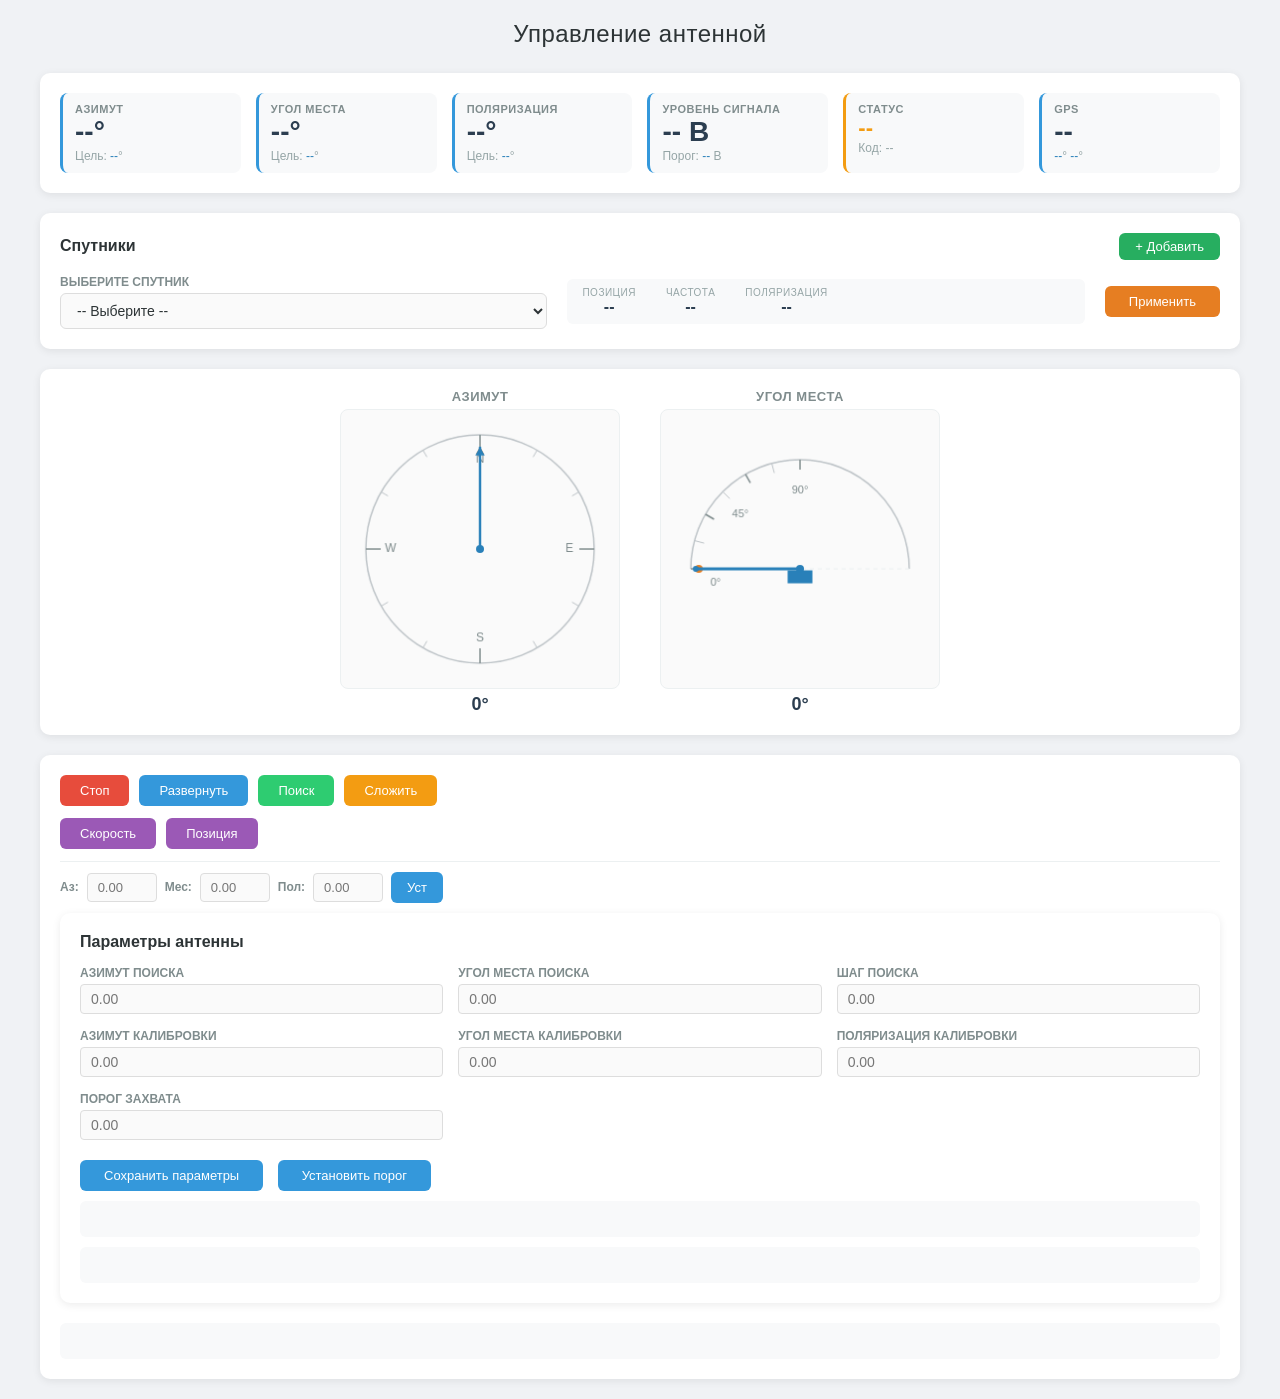
==== templates/index.html @ a6808c7f "Порог захвата Добавил возможность устанавливать порог захвата из секретного меню и исправил эмулятор" ====
<!DOCTYPE html>
<html lang="ru">
<head>
    <meta charset="UTF-8">
    <meta name="viewport" content="width=device-width, initial-scale=1.0">
    <title>Antenna Control</title>
    <link rel="stylesheet" href="/static/style.css">
    <script src="/static/script.js" defer></script>
</head>
<body>
<div class="container">
    <h1>Управление антенной</h1>

    <!-- Телеметрия сверху -->
    <div class="telemetry-panel">
        <div class="telemetry-grid">
            <div class="telemetry-item">
                <div class="label">Азимут</div>
                <div class="value" id="cur_az">--°</div>
                <div class="target">Цель: <span id="tar_az">--</span>°</div>
            </div>
            <div class="telemetry-item">
                <div class="label">Угол места</div>
                <div class="value" id="cur_el">--°</div>
                <div class="target">Цель: <span id="tar_el">--</span>°</div>
            </div>
            <div class="telemetry-item">
                <div class="label">Поляризация</div>
                <div class="value" id="cur_pol">--°</div>
                <div class="target">Цель: <span id="tar_pol">--</span>°</div>
            </div>
            <div class="telemetry-item">
                <div class="label">Уровень сигнала</div>
                <div class="value" id="agc">-- В</div>
                <div class="target">Порог: <span id="lockThresholdDisplay">--</span> В</div>
            </div>
            <div class="telemetry-item status-item">
                <div class="label">Статус</div>
                <div class="value status-text" id="status">--</div>
                <div class="target" id="status_code">Код: --</div>
            </div>
            <div class="telemetry-item">
                <div class="label">GPS</div>
                <div class="value" id="gps">--</div>
                <div class="target"><span id="lon">--</span>° <span id="lat">--</span>°</div>
            </div>
        </div>
    </div>

    <!-- Управление спутниками -->
    <div class="satellite-panel">
        <div class="satellite-header">
            <h2>Спутники</h2>
            <button onclick="showAddSatellite()" class="btn-add">+ Добавить</button>
        </div>
        
        <div class="satellite-controls">
            <div class="satellite-select">
                <label>Выберите спутник</label>
                <select id="satelliteSelect" onchange="selectSatellite()">
                    <option value="">-- Выберите --</option>
                </select>
            </div>
            <div class="satellite-info" id="satelliteInfo">
                <div class="info-item">
                    <span class="info-label">Позиция</span>
                    <span class="info-value" id="satPos">--</span>
                </div>
                <div class="info-item">
                    <span class="info-label">Частота</span>
                    <span class="info-value" id="satFreq">--</span>
                </div>
                <div class="info-item">
                    <span class="info-label">Поляризация</span>
                    <span class="info-value" id="satPol">--</span>
                </div>
            </div>
            <button onclick="pointToSatellite()" class="btn-point">Применить</button>
        </div>
        
        <!-- Модальное окно добавления спутника -->
        <div id="satModal" class="modal">
            <div class="modal-content">
                <span class="modal-close" onclick="closeModal()">&times;</span>
                <h3>Добавить спутник</h3>
                <div class="modal-fields">
                    <div class="field-group">
                        <label>Название</label>
                        <input type="text" id="satName" placeholder="Напр. 42">
                    </div>
                    <div class="field-group">
                        <label>Позиция (градусы)</label>
                        <input type="number" step="0.1" id="satPosition" placeholder="42.00">
                        <span class="hint">Восток +, Запад -</span>
                    </div>
                    <div class="field-group">
                        <label>Частота (МГц)</label>
                        <input type="number" step="0.01" id="satFrequency" placeholder="11701.50">
                    </div>
                    <div class="field-group">
                        <label>Поляризация</label>
                        <select id="satPolarization">
                            <option value="0">Горизонтальная</option>
                            <option value="1" selected>Вертикальная</option>
                        </select>
                    </div>
                </div>
                <button onclick="saveSatellite()" class="btn-save">Сохранить</button>
            </div>
        </div>
    </div>

    <!-- Визуализация антенны снизу -->
    <div class="visualization-panel">
        <div class="viz-container">
            <div class="viz-box">
                <div class="viz-label">Азимут</div>
                <canvas id="azimuthCanvas" width="280" height="280"></canvas>
                <div class="viz-value" id="azimuthValue">0°</div>
            </div>
            <div class="viz-box">
                <div class="viz-label">Угол места</div>
                <canvas id="elevationCanvas" width="280" height="280"></canvas>
                <div class="viz-value" id="elevationValue">0°</div>
            </div>
        </div>
    </div>

    <!-- Управление -->
    <div class="control-panel">
        <div class="button-group">
            <button onclick="sendCommand('cmd,stop,')" class="btn-stop">Стоп</button>
            <button onclick="sendCommand('cmd,reset,')" class="btn-reset">Развернуть</button>
            <button onclick="sendCommand('cmd,search,')" class="btn-search">Поиск</button>
            <button onclick="sendCommand('cmd,stow,')" class="btn-stow">Сложить</button>
        </div>
        <div class="button-group">
            <button onclick="manualSpeed()" class="btn-manual">Скорость</button>
            <button onclick="manualPosition()" class="btn-manual">Позиция</button>
        </div>
        <div class="input-group">
            <label>Аз:</label>
            <input type="number" step="0.01" id="az" placeholder="0.00">
            <label>Мес:</label>
            <input type="number" step="0.01" id="el" placeholder="0.00">
            <label>Пол:</label>
            <input type="number" step="0.01" id="pol" placeholder="0.00">
            <button onclick="setPosition()" class="btn-set">Уст</button>
        </div>

        <!-- Параметры антенны -->
        <div class="params-panel">
            <h2>Параметры антенны</h2>
            <div class="params-grid">
                <div class="param-item">
                    <label>Азимут поиска</label>
                    <input type="number" step="0.01" id="search_az" placeholder="0.00">
                </div>
                <div class="param-item">
                    <label>Угол места поиска</label>
                    <input type="number" step="0.01" id="search_el" placeholder="0.00">
                </div>
                <div class="param-item">
                    <label>Шаг поиска</label>
                    <input type="number" step="0.01" id="search_step" placeholder="0.00">
                </div>
                <div class="param-item">
                    <label>Азимут калибровки</label>
                    <input type="number" step="0.01" id="cal_az" placeholder="0.00">
                </div>
                <div class="param-item">
                    <label>Угол места калибровки</label>
                    <input type="number" step="0.01" id="cal_el" placeholder="0.00">
                </div>
                <div class="param-item">
                    <label>Поляризация калибровки</label>
                    <input type="number" step="0.01" id="cal_pol" placeholder="0.00">
                </div>
                <!-- НОВЫЙ БЛОК: Порог захвата -->
                <div class="param-item">
                    <label>Порог захвата</label>
                    <input type="number" step="0.01" id="lockThresholdInput" placeholder="0.00">
                </div>
            </div>
            <button onclick="saveAntennaParams()" class="btn-save-params">Сохранить параметры</button>
            <button onclick="setLockThreshold()" class="btn-save-params" style="margin-left:10px;">Установить порог</button>
            <div id="paramsStatus" class="status-msg"></div>
            <div id="lockThresholdStatus" class="status-msg"></div>
        </div>

        <div id="cmdStatus" class="status-msg"></div>
    </div>
</div>
</body>
</html>
---- static/style.css ----
* {
    box-sizing: border-box;
    margin: 0;
    padding: 0;
}

body {
    font-family: 'Segoe UI', Tahoma, Geneva, Verdana, sans-serif;
    background: #f0f2f5;
    padding: 20px;
    color: #2d3436;
}

.container {
    max-width: 1200px;
    margin: 0 auto;
}

h1 {
    text-align: center;
    color: #2d3436;
    font-size: 24px;
    font-weight: 500;
    margin-bottom: 25px;
    letter-spacing: 0.5px;
}

h2 {
    font-size: 16px;
    font-weight: 600;
    color: #2d3436;
}

/* Телеметрия */
.telemetry-panel {
    background: white;
    padding: 20px;
    border-radius: 10px;
    margin-bottom: 20px;
    box-shadow: 0 2px 8px rgba(0,0,0,0.08);
}

.telemetry-grid {
    display: grid;
    grid-template-columns: repeat(6, 1fr);
    gap: 15px;
}

.telemetry-item {
    padding: 10px 12px;
    background: #f8f9fa;
    border-radius: 8px;
    border-left: 3px solid #3498db;
}

.telemetry-item .label {
    font-size: 11px;
    color: #7f8c8d;
    text-transform: uppercase;
    letter-spacing: 0.5px;
    font-weight: 600;
}

.telemetry-item .value {
    font-size: 28px;
    font-weight: 600;
    color: #2c3e50;
    line-height: 1.2;
}

.telemetry-item .target {
    font-size: 12px;
    color: #95a5a6;
}

.telemetry-item .target span {
    color: #2980b9;
    font-weight: 500;
}

.status-item {
    border-left-color: #f39c12;
}

.status-item .value {
    color: #f39c12;
    font-size: 22px;
}

/* Параметры антенны */
.params-panel {
    background: white;
    padding: 20px;
    border-radius: 10px;
    margin-bottom: 20px;
    box-shadow: 0 2px 8px rgba(0,0,0,0.08);
}

.params-grid {
    display: grid;
    grid-template-columns: repeat(3, 1fr);
    gap: 15px;
    margin: 15px 0;
}

.param-item {
    display: flex;
    flex-direction: column;
    gap: 4px;
}

.param-item label {
    font-size: 12px;
    color: #7f8c8d;
    font-weight: 600;
    text-transform: uppercase;
}

.param-item input {
    padding: 6px 10px;
    border: 1px solid #ddd;
    border-radius: 4px;
    font-size: 14px;
    background: #fafafa;
}

.param-item input:focus {
    outline: none;
    border-color: #3498db;
}

.btn-save-params {
    background: #3498db;
    color: white;
    border: none;
    padding: 8px 24px;
    border-radius: 6px;
    cursor: pointer;
    font-size: 13px;
    font-weight: 500;
    margin-top: 5px;
}

.btn-save-params:hover {
    opacity: 0.85;
}

/* Спутники */
.satellite-panel {
    background: white;
    padding: 20px;
    border-radius: 10px;
    margin-bottom: 20px;
    box-shadow: 0 2px 8px rgba(0,0,0,0.08);
}

.satellite-header {
    display: flex;
    justify-content: space-between;
    align-items: center;
    margin-bottom: 15px;
}

.satellite-controls {
    display: flex;
    flex-wrap: wrap;
    align-items: center;
    gap: 20px;
}

.satellite-select {
    flex: 1;
    min-width: 200px;
}

.satellite-select label {
    display: block;
    font-size: 12px;
    color: #7f8c8d;
    font-weight: 600;
    text-transform: uppercase;
    margin-bottom: 4px;
}

.satellite-select select {
    width: 100%;
    padding: 8px 12px;
    border: 1px solid #ddd;
    border-radius: 6px;
    background: #fafafa;
    font-size: 14px;
    color: #2d3436;
    cursor: pointer;
}

.satellite-select select:focus {
    outline: none;
    border-color: #3498db;
}

.satellite-info {
    display: flex;
    gap: 30px;
    padding: 8px 15px;
    background: #f8f9fa;
    border-radius: 6px;
    flex: 1;
    min-width: 250px;
}

.info-item {
    text-align: center;
}

.info-label {
    display: block;
    font-size: 10px;
    color: #95a5a6;
    text-transform: uppercase;
    letter-spacing: 0.5px;
}

.info-value {
    display: block;
    font-size: 16px;
    font-weight: 600;
    color: #2c3e50;
}

.btn-add {
    background: #27ae60;
    color: white;
    border: none;
    padding: 6px 16px;
    border-radius: 6px;
    cursor: pointer;
    font-size: 13px;
    font-weight: 500;
}

.btn-add:hover {
    opacity: 0.85;
}

.btn-point {
    background: #e67e22;
    color: white;
    border: none;
    padding: 8px 24px;
    border-radius: 6px;
    cursor: pointer;
    font-size: 13px;
    font-weight: 500;
}

.btn-point:hover {
    opacity: 0.85;
}

/* Модальное окно */
.modal {
    display: none;
    position: fixed;
    z-index: 1000;
    left: 0;
    top: 0;
    width: 100%;
    height: 100%;
    background: rgba(0,0,0,0.5);
}

.modal-content {
    background: white;
    margin: 10% auto;
    padding: 30px;
    border-radius: 12px;
    max-width: 500px;
    width: 90%;
    position: relative;
}

.modal-close {
    position: absolute;
    right: 20px;
    top: 15px;
    font-size: 28px;
    cursor: pointer;
    color: #95a5a6;
}

.modal-close:hover {
    color: #2d3436;
}

.modal h3 {
    margin-bottom: 20px;
    color: #2d3436;
}

.modal-fields {
    display: flex;
    flex-direction: column;
    gap: 15px;
}

.field-group {
    display: flex;
    flex-direction: column;
    gap: 4px;
}

.field-group label {
    font-size: 13px;
    font-weight: 500;
    color: #2d3436;
}

.field-group input,
.field-group select {
    padding: 8px 12px;
    border: 1px solid #ddd;
    border-radius: 6px;
    font-size: 14px;
}

.field-group input:focus,
.field-group select:focus {
    outline: none;
    border-color: #3498db;
}

.field-group .hint {
    font-size: 11px;
    color: #95a5a6;
}

.btn-save {
    margin-top: 20px;
    background: #3498db;
    color: white;
    border: none;
    padding: 10px;
    border-radius: 6px;
    cursor: pointer;
    font-size: 14px;
    font-weight: 500;
    width: 100%;
}

.btn-save:hover {
    opacity: 0.85;
}

/* Визуализация */
.visualization-panel {
    background: white;
    padding: 20px;
    border-radius: 10px;
    margin-bottom: 20px;
    box-shadow: 0 2px 8px rgba(0,0,0,0.08);
}

.viz-container {
    display: flex;
    justify-content: center;
    gap: 40px;
    flex-wrap: wrap;
}

.viz-box {
    text-align: center;
}

.viz-label {
    font-size: 13px;
    color: #7f8c8d;
    font-weight: 600;
    text-transform: uppercase;
    letter-spacing: 0.5px;
    margin-bottom: 5px;
}

canvas {
    display: block;
    background: #fafafa;
    border-radius: 8px;
    border: 1px solid #ecf0f1;
    width: 100%;
    max-width: 280px;
    height: auto;
}

.viz-value {
    font-size: 18px;
    font-weight: 600;
    color: #2c3e50;
    margin-top: 5px;
}

/* Управление */
.control-panel {
    background: white;
    padding: 20px;
    border-radius: 10px;
    box-shadow: 0 2px 8px rgba(0,0,0,0.08);
}

.button-group {
    display: flex;
    flex-wrap: wrap;
    gap: 10px;
    margin-bottom: 12px;
}

button {
    border: none;
    padding: 8px 20px;
    border-radius: 6px;
    cursor: pointer;
    font-size: 13px;
    font-weight: 500;
    transition: all 0.2s;
    color: white;
}

button:hover {
    opacity: 0.85;
}

.btn-stop {
    background: #e74c3c;
}
.btn-reset {
    background: #3498db;
}
.btn-search {
    background: #2ecc71;
}
.btn-stow {
    background: #f39c12;
}
.btn-manual {
    background: #9b59b6;
}
.btn-set {
    background: #3498db;
    padding: 8px 16px;
}

.input-group {
    display: flex;
    flex-wrap: wrap;
    gap: 8px;
    align-items: center;
    padding: 10px 0;
    border-top: 1px solid #ecf0f1;
    margin-top: 5px;
}

.input-group:first-of-type {
    border-top: none;
    padding-top: 0;
}

.input-group label {
    font-size: 12px;
    color: #7f8c8d;
    font-weight: 600;
}

.input-group input {
    padding: 6px 10px;
    border-radius: 4px;
    border: 1px solid #ddd;
    background: #fafafa;
    color: #2d3436;
    width: 70px;
    font-size: 13px;
}

.input-group input:focus {
    outline: none;
    border-color: #3498db;
}

.status-msg {
    background: #f8f9fa;
    padding: 8px 12px;
    border-radius: 6px;
    margin-top: 10px;
    font-family: 'Consolas', monospace;
    font-size: 13px;
    color: #27ae60;
    min-height: 36px;
}

@media (max-width: 900px) {
    .telemetry-grid {
        grid-template-columns: repeat(3, 1fr);
    }
    .params-grid {
        grid-template-columns: repeat(2, 1fr);
    }
    .satellite-info {
        flex-wrap: wrap;
        gap: 10px;
    }
}

@media (max-width: 500px) {
    .telemetry-grid {
        grid-template-columns: repeat(2, 1fr);
    }
    .params-grid {
        grid-template-columns: 1fr;
    }
    .viz-container {
        gap: 20px;
    }
}
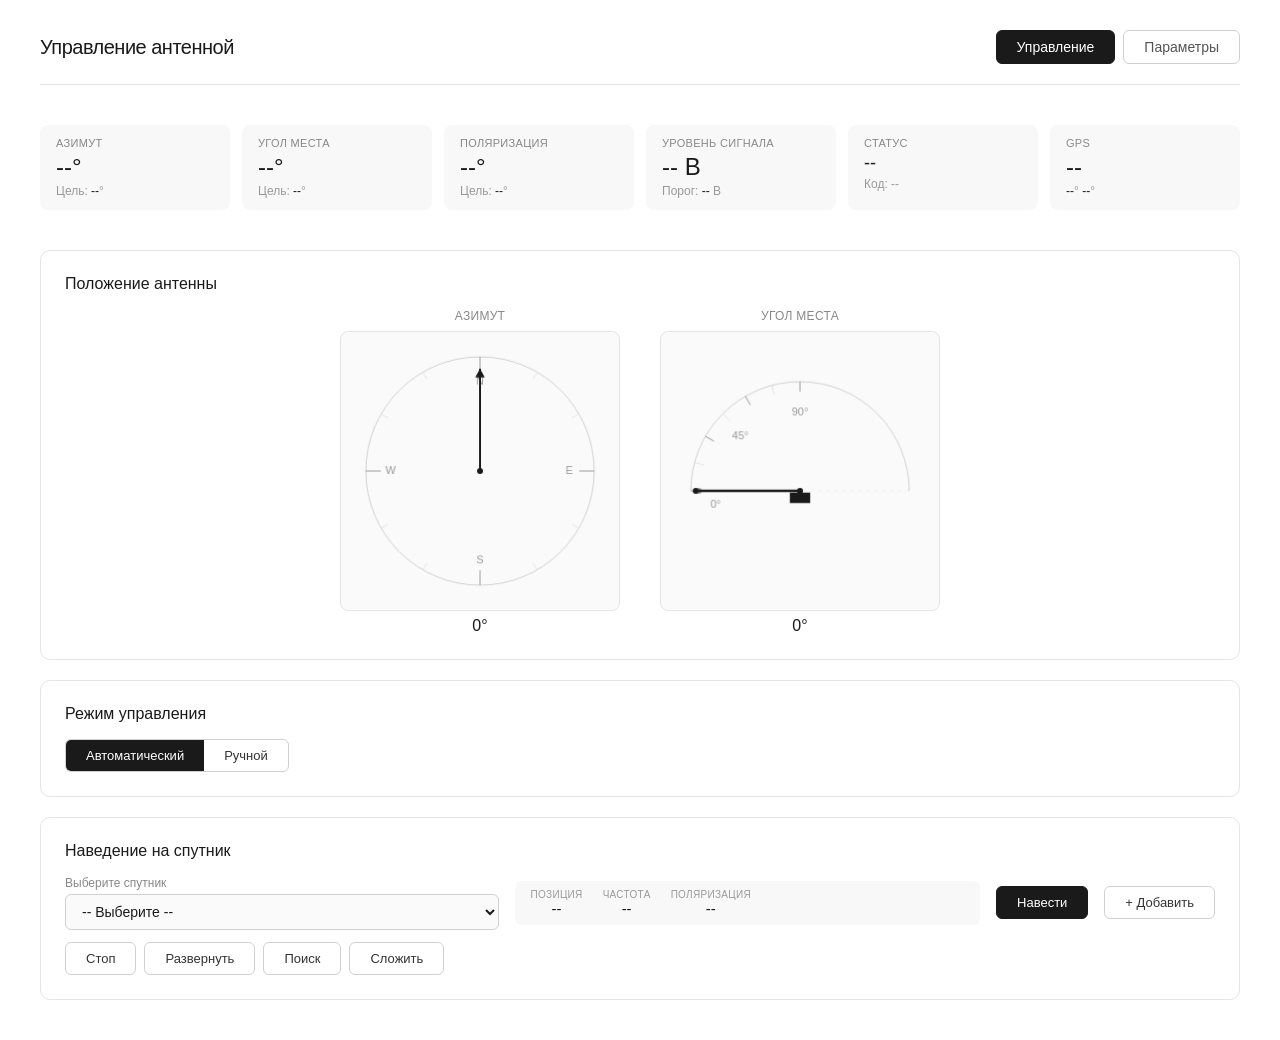
==== commit 0ca7450c: "Изменил итерфейс Поменял визуальную паллитру интерфейса, а так же сильно изменил логику работу фронт" ====
--- a/templates/index.html
+++ b/templates/index.html
@@ -4,15 +4,21 @@
     <meta charset="UTF-8">
     <meta name="viewport" content="width=device-width, initial-scale=1.0">
     <title>Antenna Control</title>
-    <link rel="stylesheet" href="/static/style.css">
-    <script src="/static/script.js" defer></script>
+    <link rel="stylesheet" href="/static/css/style.css">
 </head>
 <body>
 <div class="container">
-    <h1>Управление антенной</h1>
-
-    <!-- Телеметрия сверху -->
-    <div class="telemetry-panel">
+    <!-- Шапка -->
+    <div class="header">
+        <h1>Управление антенной</h1>
+        <div class="nav">
+            <button class="nav-btn active" data-page="index">Управление</button>
+            <button class="nav-btn" data-page="params">Параметры</button>
+        </div>
+    </div>
+
+    <!-- Телеметрия -->
+    <div class="telemetry-panel" id="telemetryPanel">
         <div class="telemetry-grid">
             <div class="telemetry-item">
                 <div class="label">Азимут</div>
@@ -36,7 +42,7 @@
             </div>
             <div class="telemetry-item status-item">
                 <div class="label">Статус</div>
-                <div class="value status-text" id="status">--</div>
+                <div class="value" id="status">--</div>
                 <div class="target" id="status_code">Код: --</div>
             </div>
             <div class="telemetry-item">
@@ -47,117 +53,113 @@
         </div>
     </div>
 
-    <!-- Управление спутниками -->
-    <div class="satellite-panel">
-        <div class="satellite-header">
-            <h2>Спутники</h2>
-            <button onclick="showAddSatellite()" class="btn-add">+ Добавить</button>
-        </div>
-        
-        <div class="satellite-controls">
-            <div class="satellite-select">
-                <label>Выберите спутник</label>
-                <select id="satelliteSelect" onchange="selectSatellite()">
-                    <option value="">-- Выберите --</option>
-                </select>
-            </div>
-            <div class="satellite-info" id="satelliteInfo">
-                <div class="info-item">
-                    <span class="info-label">Позиция</span>
-                    <span class="info-value" id="satPos">--</span>
-                </div>
-                <div class="info-item">
-                    <span class="info-label">Частота</span>
-                    <span class="info-value" id="satFreq">--</span>
-                </div>
-                <div class="info-item">
-                    <span class="info-label">Поляризация</span>
-                    <span class="info-value" id="satPol">--</span>
-                </div>
-            </div>
-            <button onclick="pointToSatellite()" class="btn-point">Применить</button>
-        </div>
-        
-        <!-- Модальное окно добавления спутника -->
-        <div id="satModal" class="modal">
-            <div class="modal-content">
-                <span class="modal-close" onclick="closeModal()">&times;</span>
-                <h3>Добавить спутник</h3>
-                <div class="modal-fields">
-                    <div class="field-group">
-                        <label>Название</label>
-                        <input type="text" id="satName" placeholder="Напр. 42">
+    <!-- Страница Управление -->
+    <div id="page-index">
+        <!-- Визуализация -->
+        <div class="panel">
+            <div class="panel-title">Положение антенны</div>
+            <div class="viz-container">
+                <div class="viz-box">
+                    <div class="viz-label">Азимут</div>
+                    <canvas id="azimuthCanvas" width="280" height="280"></canvas>
+                    <div class="viz-value" id="azimuthValue">0°</div>
+                </div>
+                <div class="viz-box">
+                    <div class="viz-label">Угол места</div>
+                    <canvas id="elevationCanvas" width="280" height="280"></canvas>
+                    <div class="viz-value" id="elevationValue">0°</div>
+                </div>
+            </div>
+        </div>
+
+        <!-- Режим управления -->
+        <div class="panel">
+            <div class="panel-title">Режим управления</div>
+            <div class="control-group">
+                <div class="mode-toggle" id="modeToggle">
+                    <button class="btn active" data-mode="auto">Автоматический</button>
+                    <button class="btn" data-mode="manual">Ручной</button>
+                </div>
+            </div>
+        </div>
+
+        <!-- Автоматическое наведение -->
+        <div class="panel" id="autoMode">
+            <div class="panel-title">Наведение на спутник</div>
+            <div class="satellite-controls">
+                <div class="satellite-select">
+                    <label>Выберите спутник</label>
+                    <select id="satelliteSelect" onchange="selectSatellite()">
+                        <option value="">-- Выберите --</option>
+                    </select>
+                </div>
+                <div class="satellite-info">
+                    <div class="info-item">
+                        <span class="info-label">Позиция</span>
+                        <span class="info-value" id="satPos">--</span>
                     </div>
-                    <div class="field-group">
-                        <label>Позиция (градусы)</label>
-                        <input type="number" step="0.1" id="satPosition" placeholder="42.00">
-                        <span class="hint">Восток +, Запад -</span>
+                    <div class="info-item">
+                        <span class="info-label">Частота</span>
+                        <span class="info-value" id="satFreq">--</span>
                     </div>
-                    <div class="field-group">
-                        <label>Частота (МГц)</label>
-                        <input type="number" step="0.01" id="satFrequency" placeholder="11701.50">
+                    <div class="info-item">
+                        <span class="info-label">Поляризация</span>
+                        <span class="info-value" id="satPol">--</span>
                     </div>
-                    <div class="field-group">
-                        <label>Поляризация</label>
-                        <select id="satPolarization">
-                            <option value="0">Горизонтальная</option>
-                            <option value="1" selected>Вертикальная</option>
-                        </select>
-                    </div>
-                </div>
-                <button onclick="saveSatellite()" class="btn-save">Сохранить</button>
-            </div>
-        </div>
-    </div>
-
-    <!-- Визуализация антенны снизу -->
-    <div class="visualization-panel">
-        <div class="viz-container">
-            <div class="viz-box">
-                <div class="viz-label">Азимут</div>
-                <canvas id="azimuthCanvas" width="280" height="280"></canvas>
-                <div class="viz-value" id="azimuthValue">0°</div>
-            </div>
-            <div class="viz-box">
-                <div class="viz-label">Угол места</div>
-                <canvas id="elevationCanvas" width="280" height="280"></canvas>
-                <div class="viz-value" id="elevationValue">0°</div>
-            </div>
-        </div>
-    </div>
-
-    <!-- Управление -->
-    <div class="control-panel">
-        <div class="button-group">
-            <button onclick="sendCommand('cmd,stop,')" class="btn-stop">Стоп</button>
-            <button onclick="sendCommand('cmd,reset,')" class="btn-reset">Развернуть</button>
-            <button onclick="sendCommand('cmd,search,')" class="btn-search">Поиск</button>
-            <button onclick="sendCommand('cmd,stow,')" class="btn-stow">Сложить</button>
-        </div>
-        <div class="button-group">
-            <button onclick="manualSpeed()" class="btn-manual">Скорость</button>
-            <button onclick="manualPosition()" class="btn-manual">Позиция</button>
-        </div>
-        <div class="input-group">
-            <label>Аз:</label>
-            <input type="number" step="0.01" id="az" placeholder="0.00">
-            <label>Мес:</label>
-            <input type="number" step="0.01" id="el" placeholder="0.00">
-            <label>Пол:</label>
-            <input type="number" step="0.01" id="pol" placeholder="0.00">
-            <button onclick="setPosition()" class="btn-set">Уст</button>
-        </div>
-
-        <!-- Параметры антенны -->
-        <div class="params-panel">
-            <h2>Параметры антенны</h2>
+                </div>
+                <button onclick="pointToSatellite()" class="btn btn-primary">Навести</button>
+                <button onclick="showAddSatellite()" class="btn btn-outline">+ Добавить</button>
+            </div>
+
+            <!-- Кнопки управления -->
+            <div class="control-group mt-12">
+                <button onclick="sendCommand('cmd,stop,')" class="btn btn-outline">Стоп</button>
+                <button onclick="sendCommand('cmd,reset,')" class="btn btn-outline">Развернуть</button>
+                <button onclick="sendCommand('cmd,search,')" class="btn btn-outline">Поиск</button>
+                <button onclick="sendCommand('cmd,stow,')" class="btn btn-outline">Сложить</button>
+            </div>
+        </div>
+
+        <!-- Ручное управление -->
+        <div class="panel hidden" id="manualMode">
+            <div class="panel-title">Ручное управление</div>
+            
+            <!-- <div class="control-group">
+                <button onclick="manualSpeed()" class="btn btn-outline">Скорость</button>
+                <button onclick="manualPosition()" class="btn btn-outline">Позиция</button>
+            </div> -->
+            
+            <div class="input-group">
+                <label>Аз:</label>
+                <input type="number" step="0.01" id="az" placeholder="0.00">
+                <label>Мес:</label>
+                <input type="number" step="0.01" id="el" placeholder="0.00">
+                <label>Пол:</label>
+                <input type="number" step="0.01" id="pol" placeholder="0.00">
+                <button onclick="setPosition()" class="btn btn-outline">Установить</button>
+            </div>
+            
+            <!-- <div class="input-group">
+                <label>Скорость:</label>
+                <input type="number" step="0.1" id="speed" value="3.0">
+                <label>Напр:</label>
+                <input type="number" id="adj" value="1">
+                <button onclick="setSpeed()" class="btn btn-outline">Установить</button>
+            </div> -->
+        </div>
+    </div>
+
+    <!-- Страница Параметры -->
+    <div id="page-params" class="hidden">
+        <div class="panel">
+            <div class="panel-title">Параметры антенны</div>
             <div class="params-grid">
                 <div class="param-item">
-                    <label>Азимут поиска</label>
+                    <label>Диапозон поиска по азимуту</label>
                     <input type="number" step="0.01" id="search_az" placeholder="0.00">
                 </div>
                 <div class="param-item">
-                    <label>Угол места поиска</label>
+                    <label>Диапозон поиска по углу места</label>
                     <input type="number" step="0.01" id="search_el" placeholder="0.00">
                 </div>
                 <div class="param-item">
@@ -165,31 +167,66 @@
                     <input type="number" step="0.01" id="search_step" placeholder="0.00">
                 </div>
                 <div class="param-item">
-                    <label>Азимут калибровки</label>
+                    <label>Калибровка азимута</label>
                     <input type="number" step="0.01" id="cal_az" placeholder="0.00">
                 </div>
                 <div class="param-item">
-                    <label>Угол места калибровки</label>
+                    <label>Калибровка угла места</label>
                     <input type="number" step="0.01" id="cal_el" placeholder="0.00">
                 </div>
                 <div class="param-item">
-                    <label>Поляризация калибровки</label>
+                    <label>Калибровка поляризации</label>
                     <input type="number" step="0.01" id="cal_pol" placeholder="0.00">
                 </div>
-                <!-- НОВЫЙ БЛОК: Порог захвата -->
                 <div class="param-item">
                     <label>Порог захвата</label>
                     <input type="number" step="0.01" id="lockThresholdInput" placeholder="0.00">
                 </div>
             </div>
-            <button onclick="saveAntennaParams()" class="btn-save-params">Сохранить параметры</button>
-            <button onclick="setLockThreshold()" class="btn-save-params" style="margin-left:10px;">Установить порог</button>
-            <div id="paramsStatus" class="status-msg"></div>
-            <div id="lockThresholdStatus" class="status-msg"></div>
-        </div>
-
-        <div id="cmdStatus" class="status-msg"></div>
+            <div class="params-actions">
+                <button onclick="saveAntennaParams()" class="btn btn-primary">Сохранить параметры</button>
+                <button onclick="setLockThreshold()" class="btn btn-outline">Установить порог</button>
+            </div>
+        </div>
     </div>
 </div>
+
+<!-- Модальное окно -->
+<div id="satModal" class="modal">
+    <div class="modal-content">
+        <span class="modal-close" onclick="closeModal()">&times;</span>
+        <h3>Добавить спутник</h3>
+        <div class="modal-fields">
+            <div class="field-group">
+                <label>Название</label>
+                <input type="text" id="satName" placeholder="Напр. 42">
+            </div>
+            <div class="field-group">
+                <label>Позиция (градусы)</label>
+                <input type="number" step="0.1" id="satPosition" placeholder="42.00">
+                <span class="hint">Восток +, Запад -</span>
+            </div>
+            <div class="field-group">
+                <label>Частота (МГц)</label>
+                <input type="number" step="0.01" id="satFrequency" placeholder="11701.50">
+            </div>
+            <div class="field-group">
+                <label>Поляризация</label>
+                <select id="satPolarization">
+                    <option value="0">Горизонтальная</option>
+                    <option value="1" selected>Вертикальная</option>
+                </select>
+            </div>
+        </div>
+        <button onclick="saveSatellite()" class="btn-save-modal">Сохранить</button>
+    </div>
+</div>
+
+<script src="/static/js/app.js"></script>
+<script src="/static/js/draw.js"></script>
+<script src="/static/js/telemetry.js"></script>
+<script src="/static/js/satellites.js"></script>
+<script src="/static/js/params.js"></script>
+<script src="/static/js/commands.js"></script>
 </body>
 </html>
--- a/static/css/style.css
+++ b/static/css/style.css
@@ -0,0 +1,508 @@
+* {
+    box-sizing: border-box;
+    margin: 0;
+    padding: 0;
+}
+
+body {
+    font-family: -apple-system, BlinkMacSystemFont, 'Segoe UI', Roboto, sans-serif;
+    background: #ffffff;
+    color: #1a1a1a;
+    padding: 20px;
+}
+
+.container {
+    max-width: 1200px;
+    margin: 0 auto;
+}
+
+/* Шапка */
+.header {
+    display: flex;
+    justify-content: space-between;
+    align-items: center;
+    padding: 10px 0 20px 0;
+    border-bottom: 1px solid #e5e5e5;
+    margin-bottom: 20px;
+}
+
+.header h1 {
+    font-size: 20px;
+    font-weight: 500;
+    color: #1a1a1a;
+    letter-spacing: -0.5px;
+}
+
+.nav {
+    display: flex;
+    gap: 8px;
+}
+
+.nav-btn {
+    padding: 8px 20px;
+    background: none;
+    border: 1px solid #d0d0d0;
+    border-radius: 6px;
+    cursor: pointer;
+    font-size: 14px;
+    color: #555;
+    transition: all 0.2s;
+}
+
+.nav-btn:hover {
+    background: #f5f5f5;
+}
+
+.nav-btn.active {
+    background: #1a1a1a;
+    color: #fff;
+    border-color: #1a1a1a;
+}
+
+/* Телеметрия */
+.telemetry-panel {
+    padding: 20px 0;
+    margin-bottom: 20px;
+}
+
+.telemetry-grid {
+    display: grid;
+    grid-template-columns: repeat(6, 1fr);
+    gap: 12px;
+}
+
+.telemetry-item {
+    padding: 12px 16px;
+    background: #f8f8f8;
+    border-radius: 8px;
+}
+
+.telemetry-item .label {
+    font-size: 11px;
+    color: #888;
+    text-transform: uppercase;
+    letter-spacing: 0.3px;
+    font-weight: 500;
+    margin-bottom: 4px;
+}
+
+.telemetry-item .value {
+    font-size: 24px;
+    font-weight: 500;
+    color: #1a1a1a;
+    line-height: 1.2;
+}
+
+.telemetry-item .target {
+    font-size: 12px;
+    color: #999;
+    margin-top: 2px;
+}
+
+.telemetry-item .target span {
+    color: #1a1a1a;
+    font-weight: 500;
+}
+
+.status-item .value {
+    font-size: 18px;
+}
+
+/* Панели */
+.panel {
+    background: #ffffff;
+    border: 1px solid #e5e5e5;
+    border-radius: 10px;
+    padding: 24px;
+    margin-bottom: 20px;
+}
+
+.panel-title {
+    font-size: 16px;
+    font-weight: 500;
+    color: #1a1a1a;
+    margin-bottom: 16px;
+}
+
+/* Управление */
+.control-group {
+    display: flex;
+    flex-wrap: wrap;
+    gap: 8px;
+    margin-bottom: 12px;
+}
+
+.control-group:last-child {
+    margin-bottom: 0;
+}
+
+.btn {
+    padding: 8px 20px;
+    background: none;
+    border: 1px solid #d0d0d0;
+    border-radius: 6px;
+    cursor: pointer;
+    font-size: 13px;
+    color: #333;
+    transition: all 0.15s;
+    font-weight: 400;
+}
+
+.btn:hover {
+    background: #f0f0f0;
+}
+
+.btn:active {
+    background: #e0e0e0;
+}
+
+.btn-primary {
+    background: #1a1a1a;
+    color: #fff;
+    border-color: #1a1a1a;
+}
+
+.btn-primary:hover {
+    background: #333;
+}
+
+.btn-outline {
+    border-color: #d0d0d0;
+}
+
+.btn-sm {
+    padding: 6px 14px;
+    font-size: 12px;
+}
+
+.mode-toggle {
+    display: inline-flex;
+    border: 1px solid #d0d0d0;
+    border-radius: 6px;
+    overflow: hidden;
+}
+
+.mode-toggle .btn {
+    border: none;
+    border-radius: 0;
+    padding: 8px 20px;
+}
+
+.mode-toggle .btn.active {
+    background: #1a1a1a;
+    color: #fff;
+}
+
+.input-group {
+    display: flex;
+    flex-wrap: wrap;
+    gap: 6px;
+    align-items: center;
+}
+
+.input-group label {
+    font-size: 12px;
+    color: #888;
+    font-weight: 400;
+}
+
+.input-group input {
+    padding: 6px 10px;
+    border: 1px solid #d0d0d0;
+    border-radius: 4px;
+    font-size: 13px;
+    width: 70px;
+    background: #fafafa;
+    color: #1a1a1a;
+}
+
+.input-group input:focus {
+    outline: none;
+    border-color: #888;
+}
+
+/* Спутники */
+.satellite-controls {
+    display: flex;
+    flex-wrap: wrap;
+    gap: 16px;
+    align-items: center;
+}
+
+.satellite-select {
+    flex: 1;
+    min-width: 200px;
+}
+
+.satellite-select label {
+    display: block;
+    font-size: 12px;
+    color: #888;
+    font-weight: 400;
+    margin-bottom: 4px;
+}
+
+.satellite-select select {
+    width: 100%;
+    padding: 8px 12px;
+    border: 1px solid #d0d0d0;
+    border-radius: 6px;
+    background: #fafafa;
+    font-size: 14px;
+    color: #1a1a1a;
+    cursor: pointer;
+}
+
+.satellite-select select:focus {
+    outline: none;
+    border-color: #888;
+}
+
+.satellite-info {
+    display: flex;
+    gap: 20px;
+    padding: 8px 16px;
+    background: #f8f8f8;
+    border-radius: 6px;
+    flex: 1;
+    min-width: 200px;
+}
+
+.info-item {
+    text-align: center;
+}
+
+.info-label {
+    display: block;
+    font-size: 10px;
+    color: #999;
+    text-transform: uppercase;
+    letter-spacing: 0.3px;
+}
+
+.info-value {
+    display: block;
+    font-size: 15px;
+    font-weight: 500;
+    color: #1a1a1a;
+}
+
+/* Визуализация */
+.viz-container {
+    display: flex;
+    justify-content: center;
+    gap: 40px;
+    flex-wrap: wrap;
+}
+
+.viz-box {
+    text-align: center;
+}
+
+.viz-label {
+    font-size: 12px;
+    color: #888;
+    text-transform: uppercase;
+    letter-spacing: 0.3px;
+    margin-bottom: 8px;
+}
+
+canvas {
+    display: block;
+    background: #fafafa;
+    border-radius: 8px;
+    border: 1px solid #e5e5e5;
+    width: 100%;
+    max-width: 280px;
+    height: auto;
+}
+
+.viz-value {
+    font-size: 16px;
+    font-weight: 500;
+    color: #1a1a1a;
+    margin-top: 6px;
+}
+
+/* Параметры */
+.params-grid {
+    display: grid;
+    grid-template-columns: repeat(3, 1fr);
+    gap: 16px;
+    margin-bottom: 16px;
+}
+
+.param-item {
+    display: flex;
+    flex-direction: column;
+    gap: 4px;
+}
+
+.param-item label {
+    font-size: 12px;
+    color: #888;
+    font-weight: 400;
+}
+
+.param-item input {
+    padding: 6px 10px;
+    border: 1px solid #d0d0d0;
+    border-radius: 4px;
+    font-size: 13px;
+    background: #fafafa;
+    color: #1a1a1a;
+}
+
+.param-item input:focus {
+    outline: none;
+    border-color: #888;
+}
+
+.params-actions {
+    display: flex;
+    gap: 8px;
+    flex-wrap: wrap;
+}
+
+/* Модальное окно */
+.modal {
+    display: none;
+    position: fixed;
+    z-index: 1000;
+    left: 0;
+    top: 0;
+    width: 100%;
+    height: 100%;
+    background: rgba(0,0,0,0.4);
+}
+
+.modal-content {
+    background: white;
+    margin: 10% auto;
+    padding: 30px;
+    border-radius: 12px;
+    max-width: 500px;
+    width: 90%;
+    position: relative;
+}
+
+.modal-close {
+    position: absolute;
+    right: 20px;
+    top: 15px;
+    font-size: 24px;
+    cursor: pointer;
+    color: #999;
+}
+
+.modal-close:hover {
+    color: #1a1a1a;
+}
+
+.modal h3 {
+    margin-bottom: 20px;
+    font-weight: 500;
+    color: #1a1a1a;
+}
+
+.modal-fields {
+    display: flex;
+    flex-direction: column;
+    gap: 14px;
+}
+
+.field-group {
+    display: flex;
+    flex-direction: column;
+    gap: 4px;
+}
+
+.field-group label {
+    font-size: 13px;
+    font-weight: 400;
+    color: #1a1a1a;
+}
+
+.field-group input,
+.field-group select {
+    padding: 8px 12px;
+    border: 1px solid #d0d0d0;
+    border-radius: 6px;
+    font-size: 14px;
+    background: #fafafa;
+}
+
+.field-group input:focus,
+.field-group select:focus {
+    outline: none;
+    border-color: #888;
+}
+
+.field-group .hint {
+    font-size: 11px;
+    color: #999;
+}
+
+.btn-save-modal {
+    margin-top: 20px;
+    background: #1a1a1a;
+    color: white;
+    border: none;
+    padding: 10px;
+    border-radius: 6px;
+    cursor: pointer;
+    font-size: 14px;
+    font-weight: 400;
+    width: 100%;
+}
+
+.btn-save-modal:hover {
+    background: #333;
+}
+
+/* Утилиты */
+.hidden {
+    display: none !important;
+}
+
+.mt-12 {
+    margin-top: 12px;
+}
+
+.mb-12 {
+    margin-bottom: 12px;
+}
+
+@media (max-width: 900px) {
+    .telemetry-grid {
+        grid-template-columns: repeat(3, 1fr);
+    }
+    .params-grid {
+        grid-template-columns: repeat(2, 1fr);
+    }
+}
+
+@media (max-width: 600px) {
+    .telemetry-grid {
+        grid-template-columns: repeat(2, 1fr);
+    }
+    .params-grid {
+        grid-template-columns: 1fr;
+    }
+    .satellite-controls {
+        flex-direction: column;
+        align-items: stretch;
+    }
+    .satellite-info {
+        flex-wrap: wrap;
+        gap: 8px;
+    }
+    .header {
+        flex-direction: column;
+        gap: 12px;
+        align-items: stretch;
+    }
+    .nav {
+        justify-content: center;
+    }
+}
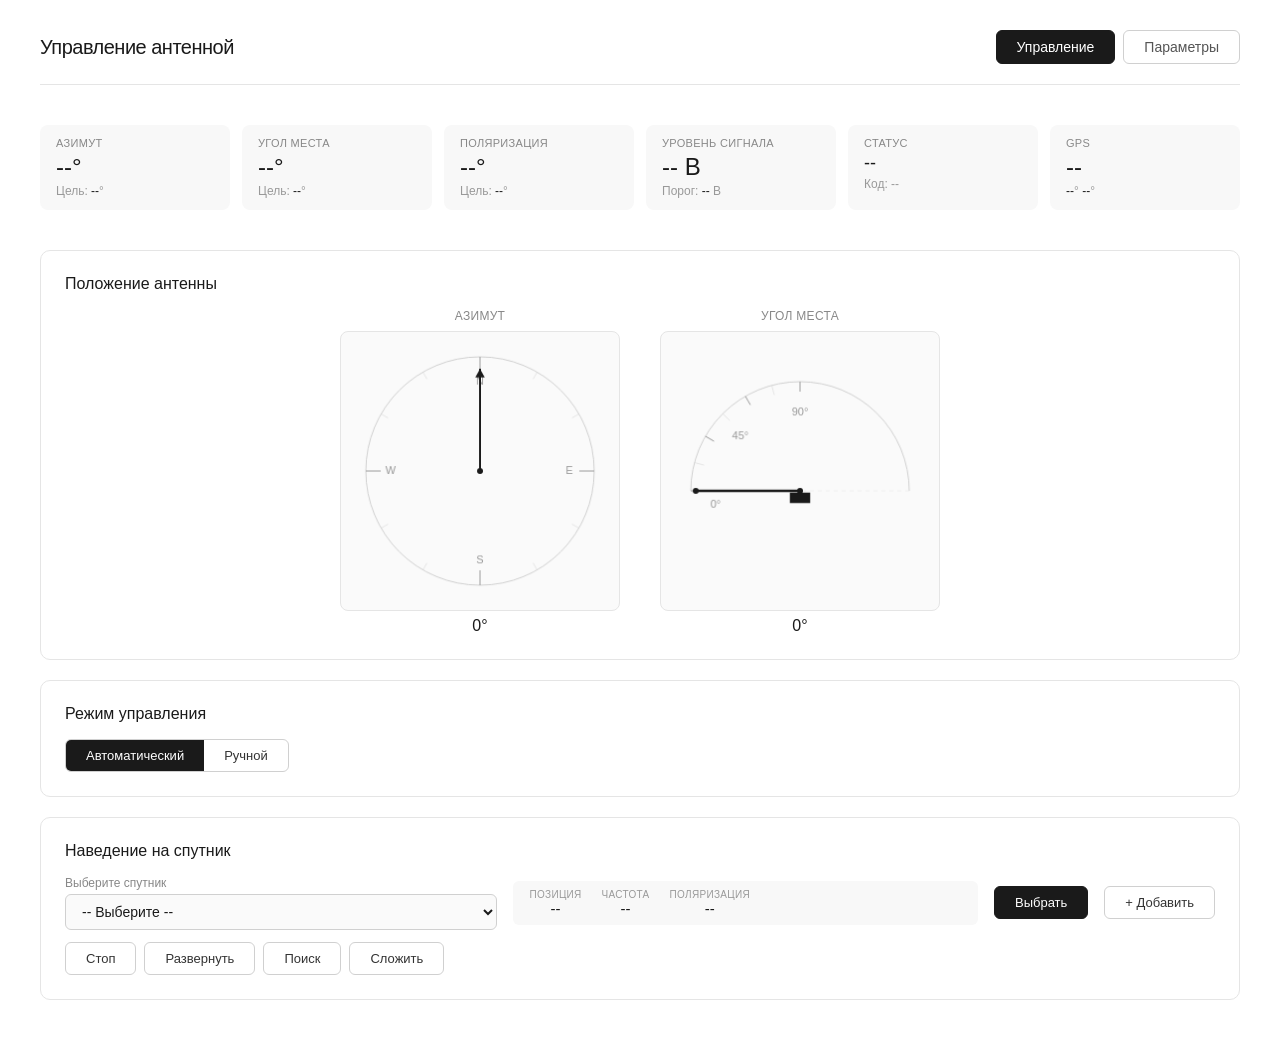
==== commit a1f1152f: "Большое обновление Обновил вообще дофига всего, что даже запутался" ====
--- a/templates/index.html
+++ b/templates/index.html
@@ -107,7 +107,7 @@
                         <span class="info-value" id="satPol">--</span>
                     </div>
                 </div>
-                <button onclick="pointToSatellite()" class="btn btn-primary">Навести</button>
+                <button onclick="pointToSatellite()" class="btn btn-primary">Выбрать</button>
                 <button onclick="showAddSatellite()" class="btn btn-outline">+ Добавить</button>
             </div>
 
@@ -178,14 +178,35 @@
                     <label>Калибровка поляризации</label>
                     <input type="number" step="0.01" id="cal_pol" placeholder="0.00">
                 </div>
+            </div>
+            <div class="params-actions">
+                <button onclick="saveAntennaParams()" class="btn btn-primary">Сохранить параметры</button>
+            </div>
+            <div class="panel-title" style="margin-top:20px;">Порог захвата</div>
+            <div class="params-grid">
                 <div class="param-item">
                     <label>Порог захвата</label>
                     <input type="number" step="0.01" id="lockThresholdInput" placeholder="0.00">
                 </div>
             </div>
             <div class="params-actions">
-                <button onclick="saveAntennaParams()" class="btn btn-primary">Сохранить параметры</button>
                 <button onclick="setLockThreshold()" class="btn btn-outline">Установить порог</button>
+            </div>
+
+            <!-- Новый блок: координаты места -->
+            <div class="panel-title" style="margin-top:20px;">Координаты места</div>
+            <div class="params-grid">
+                <div class="param-item">
+                    <label>Долгота</label>
+                    <input type="number" step="0.01" id="place_lon" placeholder="0.00">
+                </div>
+                <div class="param-item">
+                    <label>Широта</label>
+                    <input type="number" step="0.01" id="place_lat" placeholder="0.00">
+                </div>
+            </div>
+            <div class="params-actions">
+                <button onclick="savePlaceParams()" class="btn btn-outline">Установить координаты</button>
             </div>
         </div>
     </div>
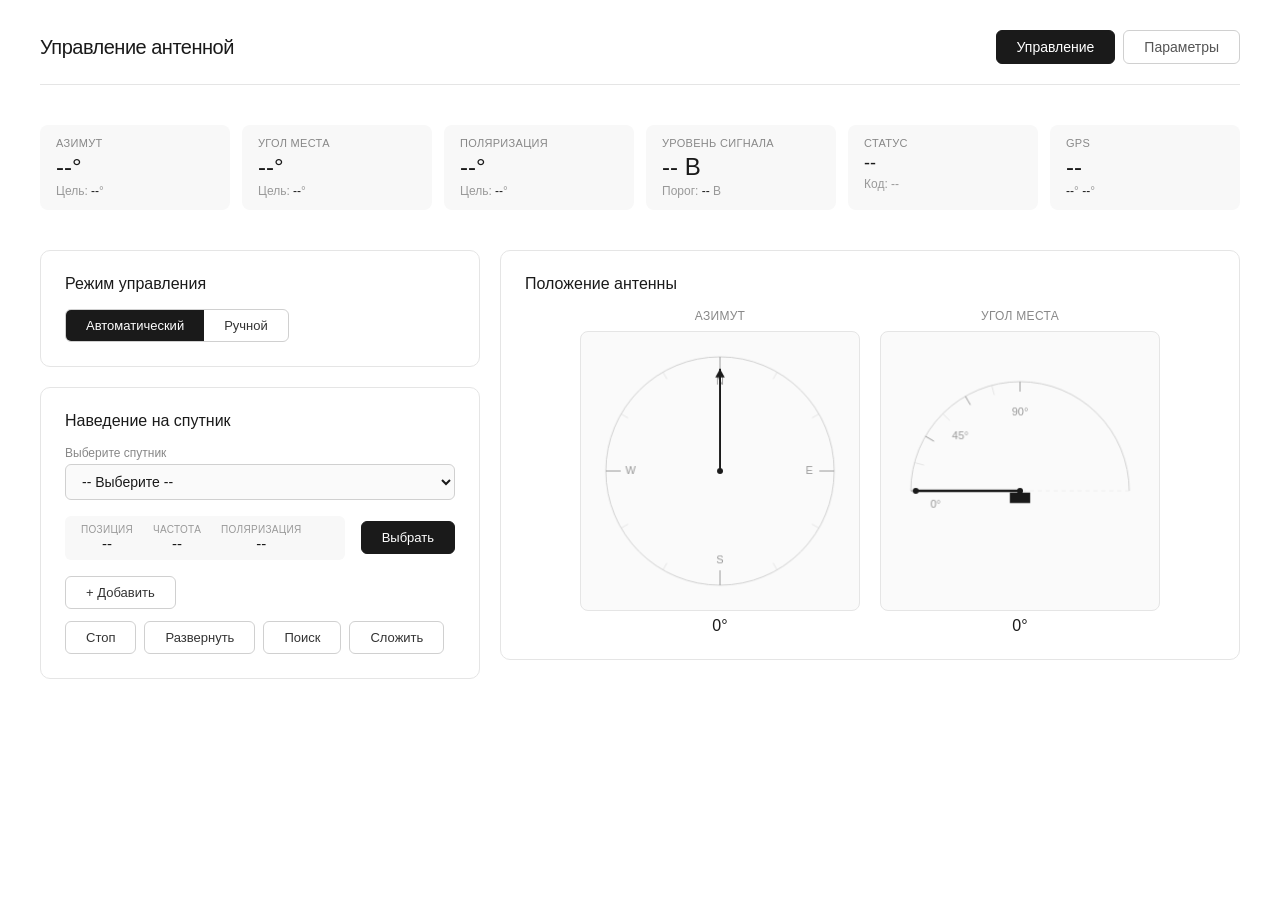
==== commit 36f9f3dc: "Инетрфейс апдейт Переделал визуал часть, чтоб она стала больше похоже на начальный прототип" ====
--- a/templates/index.html
+++ b/templates/index.html
@@ -53,103 +53,102 @@
         </div>
     </div>
 
-    <!-- Страница Управление -->
+    <!-- Страница Управление (две колонки) -->
     <div id="page-index">
-        <!-- Визуализация -->
-        <div class="panel">
-            <div class="panel-title">Положение антенны</div>
-            <div class="viz-container">
-                <div class="viz-box">
-                    <div class="viz-label">Азимут</div>
-                    <canvas id="azimuthCanvas" width="280" height="280"></canvas>
-                    <div class="viz-value" id="azimuthValue">0°</div>
-                </div>
-                <div class="viz-box">
-                    <div class="viz-label">Угол места</div>
-                    <canvas id="elevationCanvas" width="280" height="280"></canvas>
-                    <div class="viz-value" id="elevationValue">0°</div>
-                </div>
-            </div>
-        </div>
-
-        <!-- Режим управления -->
-        <div class="panel">
-            <div class="panel-title">Режим управления</div>
-            <div class="control-group">
-                <div class="mode-toggle" id="modeToggle">
-                    <button class="btn active" data-mode="auto">Автоматический</button>
-                    <button class="btn" data-mode="manual">Ручной</button>
-                </div>
-            </div>
-        </div>
-
-        <!-- Автоматическое наведение -->
-        <div class="panel" id="autoMode">
-            <div class="panel-title">Наведение на спутник</div>
-            <div class="satellite-controls">
-                <div class="satellite-select">
-                    <label>Выберите спутник</label>
-                    <select id="satelliteSelect" onchange="selectSatellite()">
-                        <option value="">-- Выберите --</option>
-                    </select>
-                </div>
-                <div class="satellite-info">
-                    <div class="info-item">
-                        <span class="info-label">Позиция</span>
-                        <span class="info-value" id="satPos">--</span>
-                    </div>
-                    <div class="info-item">
-                        <span class="info-label">Частота</span>
-                        <span class="info-value" id="satFreq">--</span>
-                    </div>
-                    <div class="info-item">
-                        <span class="info-label">Поляризация</span>
-                        <span class="info-value" id="satPol">--</span>
-                    </div>
-                </div>
-                <button onclick="pointToSatellite()" class="btn btn-primary">Выбрать</button>
-                <button onclick="showAddSatellite()" class="btn btn-outline">+ Добавить</button>
-            </div>
-
-            <!-- Кнопки управления -->
-            <div class="control-group mt-12">
-                <button onclick="sendCommand('cmd,stop,')" class="btn btn-outline">Стоп</button>
-                <button onclick="sendCommand('cmd,reset,')" class="btn btn-outline">Развернуть</button>
-                <button onclick="sendCommand('cmd,search,')" class="btn btn-outline">Поиск</button>
-                <button onclick="sendCommand('cmd,stow,')" class="btn btn-outline">Сложить</button>
-            </div>
-        </div>
-
-        <!-- Ручное управление -->
-        <div class="panel hidden" id="manualMode">
-            <div class="panel-title">Ручное управление</div>
-            
-            <!-- <div class="control-group">
-                <button onclick="manualSpeed()" class="btn btn-outline">Скорость</button>
-                <button onclick="manualPosition()" class="btn btn-outline">Позиция</button>
-            </div> -->
-            
-            <div class="input-group">
-                <label>Аз:</label>
-                <input type="number" step="0.01" id="az" placeholder="0.00">
-                <label>Мес:</label>
-                <input type="number" step="0.01" id="el" placeholder="0.00">
-                <label>Пол:</label>
-                <input type="number" step="0.01" id="pol" placeholder="0.00">
-                <button onclick="setPosition()" class="btn btn-outline">Установить</button>
-            </div>
-            
-            <!-- <div class="input-group">
-                <label>Скорость:</label>
-                <input type="number" step="0.1" id="speed" value="3.0">
-                <label>Напр:</label>
-                <input type="number" id="adj" value="1">
-                <button onclick="setSpeed()" class="btn btn-outline">Установить</button>
-            </div> -->
-        </div>
-    </div>
-
-    <!-- Страница Параметры -->
+        <div class="dashboard">
+            <!-- Левая колонка: все панели управления -->
+            <div class="dashboard-left">
+                <!-- Режим управления -->
+                <div class="panel">
+                    <div class="panel-title">Режим управления</div>
+                    <div class="control-group">
+                        <div class="mode-toggle" id="modeToggle">
+                            <button class="btn active" data-mode="auto">Автоматический</button>
+                            <button class="btn" data-mode="manual">Ручной</button>
+                        </div>
+                    </div>
+                </div>
+
+                <!-- Автоматическое наведение -->
+                <div class="panel" id="autoMode">
+                    <div class="panel-title">Наведение на спутник</div>
+                    <div class="satellite-controls">
+                        <div class="satellite-select">
+                            <label>Выберите спутник</label>
+                            <select id="satelliteSelect" onchange="selectSatellite()">
+                                <option value="">-- Выберите --</option>
+                            </select>
+                        </div>
+                        <div class="satellite-info">
+                            <div class="info-item">
+                                <span class="info-label">Позиция</span>
+                                <span class="info-value" id="satPos">--</span>
+                            </div>
+                            <div class="info-item">
+                                <span class="info-label">Частота</span>
+                                <span class="info-value" id="satFreq">--</span>
+                            </div>
+                            <div class="info-item">
+                                <span class="info-label">Поляризация</span>
+                                <span class="info-value" id="satPol">--</span>
+                            </div>
+                        </div>
+                        <button onclick="pointToSatellite()" class="btn btn-primary">Выбрать</button>
+                        <button onclick="showAddSatellite()" class="btn btn-outline">+ Добавить</button>
+                    </div>
+
+                    <div class="control-group mt-12">
+                        <button onclick="sendCommand('cmd,stop,')" class="btn btn-outline">Стоп</button>
+                        <button onclick="sendCommand('cmd,reset,')" class="btn btn-outline">Развернуть</button>
+                        <button onclick="sendCommand('cmd,search,')" class="btn btn-outline">Поиск</button>
+                        <button onclick="sendCommand('cmd,stow,')" class="btn btn-outline">Сложить</button>
+                    </div>
+                </div>
+
+                <!-- Ручное управление -->
+                <div class="panel hidden" id="manualMode">
+                    <div class="panel-title">Ручное управление</div>
+                    
+                    <div class="input-group">
+                        <label>Аз:</label>
+                        <input type="number" step="0.01" id="az" placeholder="0.00">
+                        <label>Мес:</label>
+                        <input type="number" step="0.01" id="el" placeholder="0.00">
+                        <label>Пол:</label>
+                        <input type="number" step="0.01" id="pol" placeholder="0.00">
+                    </div>
+
+                    <div class="control-group mt-12">
+                        <button onclick="sendCommand('cmd,stop,')" class="btn btn-outline">Стоп</button>
+                        <button onclick="sendCommand('cmd,reset,')" class="btn btn-outline">Развернуть</button>
+                        <button onclick="setPosition()" class="btn btn-outline">Установить</button>
+                        <button onclick="sendCommand('cmd,stow,')" class="btn btn-outline">Сложить</button>
+                    </div>
+                </div>
+            </div>
+
+            <!-- Правая колонка: визуализация -->
+            <div class="dashboard-right">
+                <div class="panel">
+                    <div class="panel-title">Положение антенны</div>
+                    <div class="viz-container">
+                        <div class="viz-box">
+                            <div class="viz-label">Азимут</div>
+                            <canvas id="azimuthCanvas" width="280" height="280"></canvas>
+                            <div class="viz-value" id="azimuthValue">0°</div>
+                        </div>
+                        <div class="viz-box">
+                            <div class="viz-label">Угол места</div>
+                            <canvas id="elevationCanvas" width="280" height="280"></canvas>
+                            <div class="viz-value" id="elevationValue">0°</div>
+                        </div>
+                    </div>
+                </div>
+            </div>
+        </div>
+    </div>
+
+    <!-- Страница Параметры (без изменений) -->
     <div id="page-params" class="hidden">
         <div class="panel">
             <div class="panel-title">Параметры антенны</div>
@@ -193,7 +192,6 @@
                 <button onclick="setLockThreshold()" class="btn btn-outline">Установить порог</button>
             </div>
 
-            <!-- Новый блок: координаты места -->
             <div class="panel-title" style="margin-top:20px;">Координаты места</div>
             <div class="params-grid">
                 <div class="param-item">
@@ -212,7 +210,7 @@
     </div>
 </div>
 
-<!-- Модальное окно -->
+<!-- Модальное окно (без изменений) -->
 <div id="satModal" class="modal">
     <div class="modal-content">
         <span class="modal-close" onclick="closeModal()">&times;</span>
--- a/static/css/style.css
+++ b/static/css/style.css
@@ -290,13 +290,15 @@
 /* Визуализация */
 .viz-container {
     display: flex;
+    flex-wrap: nowrap;          /* всегда в ряд, если есть место */
     justify-content: center;
-    gap: 40px;
-    flex-wrap: wrap;
+    gap: 20px;
 }
 
 .viz-box {
     text-align: center;
+    flex: 1 1 auto;
+    max-width: 280px;
 }
 
 .viz-label {
@@ -313,8 +315,8 @@
     border-radius: 8px;
     border: 1px solid #e5e5e5;
     width: 100%;
-    max-width: 280px;
     height: auto;
+    aspect-ratio: 1/1;         /* сохраняем квадрат */
 }
 
 .viz-value {
@@ -322,6 +324,24 @@
     font-weight: 500;
     color: #1a1a1a;
     margin-top: 6px;
+}
+
+/* ===== ДВЕ КОЛОНКИ ===== */
+.dashboard {
+    display: flex;
+    flex-wrap: wrap;            /* перенос на новую строку при нехватке места */
+    gap: 20px;
+    align-items: flex-start;
+}
+
+.dashboard-left {
+    flex: 1 1 320px;           /* минимальная ширина 320px, может расти */
+    min-width: 280px;
+}
+
+.dashboard-right {
+    flex: 2 1 500px;           /* занимает больше места, min 500px */
+    min-width: 400px;
 }
 
 /* Параметры */
@@ -473,18 +493,32 @@
     margin-bottom: 12px;
 }
 
-@media (max-width: 900px) {
+/* ===== АДАПТИВНОСТЬ ===== */
+@media (max-width: 1000px) {
     .telemetry-grid {
         grid-template-columns: repeat(3, 1fr);
     }
     .params-grid {
         grid-template-columns: repeat(2, 1fr);
     }
+    /* На узких экранах картинки могут стать в столбик, если нужно */
+    .viz-container {
+        flex-wrap: wrap;
+        justify-content: center;
+    }
+    .dashboard-right {
+        min-width: 0;
+        flex: 1 1 100%;
+    }
+    .dashboard-left {
+        min-width: 0;
+        flex: 1 1 100%;
+    }
 }
 
 @media (max-width: 600px) {
     .telemetry-grid {
-        grid-template-columns: repeat(2, 1fr);
+        grid-template-columns: 1fr 1fr;
     }
     .params-grid {
         grid-template-columns: 1fr;
@@ -505,4 +539,16 @@
     .nav {
         justify-content: center;
     }
+    .input-group {
+        flex-wrap: wrap;
+        justify-content: center;
+    }
+    .dashboard {
+        flex-direction: column;
+    }
+    .dashboard-left,
+    .dashboard-right {
+        flex: 1 1 100%;
+        min-width: 0;
+    }
 }
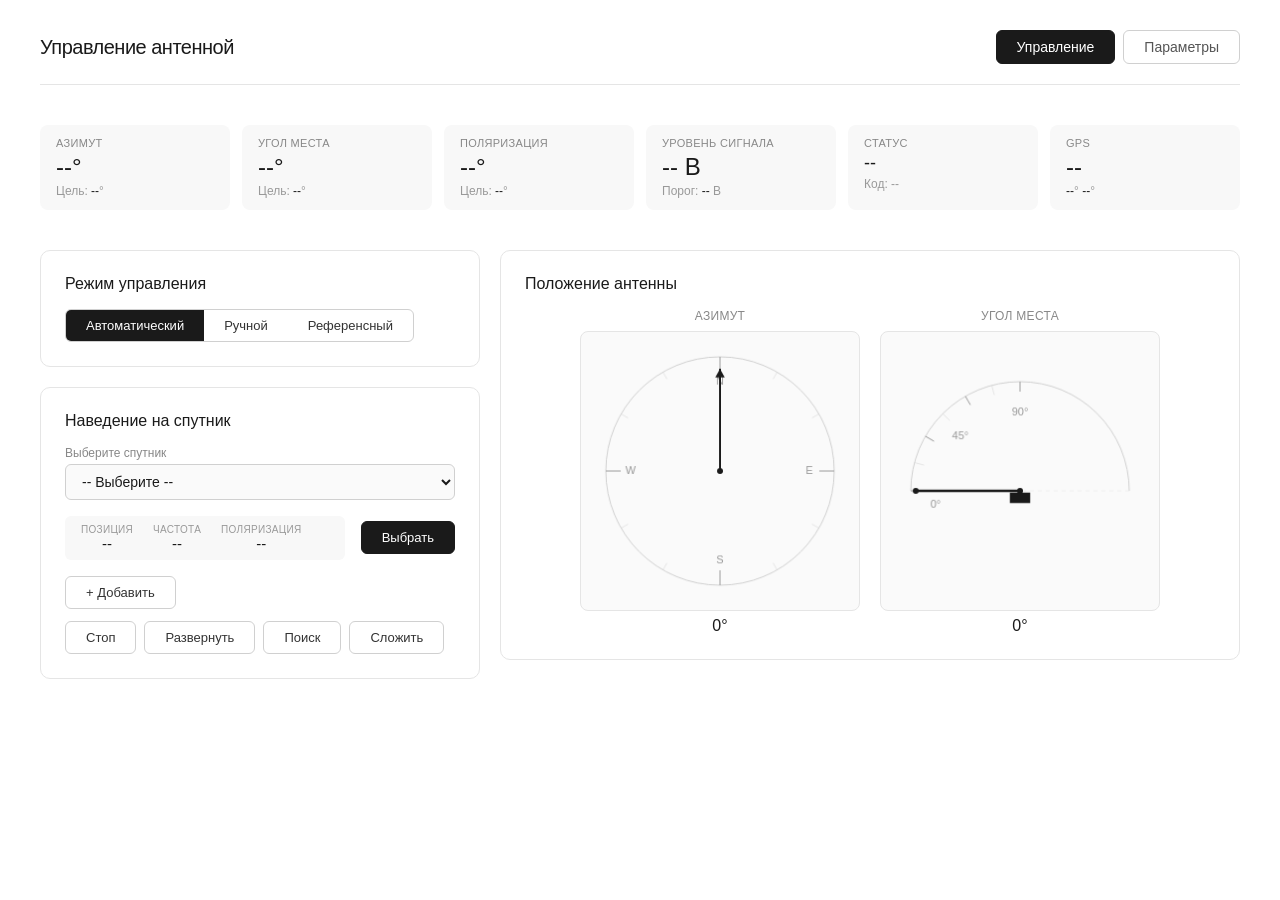
==== commit d428ec66: "Add files via upload" ====
--- a/templates/index.html
+++ b/templates/index.html
@@ -65,6 +65,7 @@
                         <div class="mode-toggle" id="modeToggle">
                             <button class="btn active" data-mode="auto">Автоматический</button>
                             <button class="btn" data-mode="manual">Ручной</button>
+                            <button class="btn" data-mode="reference">Референсный</button>
                         </div>
                     </div>
                 </div>
@@ -125,7 +126,70 @@
                         <button onclick="sendCommand('cmd,stow,')" class="btn btn-outline">Сложить</button>
                     </div>
                 </div>
-            </div>
+
+                <!-- РЕФЕРЕНСНЫЙ РЕЖИМ (НОВЫЙ) -->
+                <div class="panel hidden" id="referenceMode">
+                    <div class="panel-title">Референсный режим</div>
+                    
+                    <!-- Референсный спутник -->
+                    <div style="margin-bottom:16px;">
+                        <div class="satellite-select" style="margin-bottom:8px;">
+                            <label>Референсный спутник (для вычисления поправки)</label>
+                            <select id="refSatelliteSelect" onchange="selectRefSatellite()">
+                                <option value="">-- Выберите --</option>
+                            </select>
+                        </div>
+                        <div class="satellite-info" style="margin-bottom:8px;">
+                            <div class="info-item">
+                                <span class="info-label">Позиция</span>
+                                <span class="info-value" id="refSatPos">--</span>
+                            </div>
+                            <div class="info-item">
+                                <span class="info-label">Частота</span>
+                                <span class="info-value" id="refSatFreq">--</span>
+                            </div>
+                            <div class="info-item">
+                                <span class="info-label">Поляризация</span>
+                                <span class="info-value" id="refSatPol">--</span>
+                            </div>
+                        </div>
+                        <!-- Кнопка "Запомнить поправку" больше не нужна, она будет вызываться автоматически -->
+                    </div>
+
+                    <!-- Отображение поправок -->
+                    <div style="background:#f8f8f8; padding:12px; border-radius:6px; margin-bottom:16px;">
+                        <div style="font-size:14px; font-weight:500; margin-bottom:6px;">Текущие поправки</div>
+                        <div style="display:flex; gap:20px; flex-wrap:wrap;">
+                            <span><strong>ΔАЗ:</strong> <span id="deltaAz">не задана</span></span>
+                            <span><strong>ΔЭЛ:</strong> <span id="deltaEl">не задана</span></span>
+                            <span><strong>ΔПОЛ:</strong> <span id="deltaPol">не задана</span></span>
+                        </div>
+                        <button onclick="resetCorrections()" class="btn btn-outline" style="margin-top:8px;">Сбросить поправки</button>
+                    </div>
+
+                    <!-- Целевой спутник (вручную) -->
+                    <div>
+                        <label style="font-weight:500;">Целевой спутник (вручную)</label>
+                        <div style="display:flex; gap:10px; flex-wrap:wrap; margin-top:8px; margin-bottom:8px;">
+                            <div>
+                                <label>Позиция (градусы)</label>
+                                <input type="number" step="0.1" id="targetPosition" placeholder="например, 42.0">
+                            </div>
+                            <div>
+                                <label>Поляризация</label>
+                                <select id="targetPolarization">
+                                    <option value="0">Горизонтальная</option>
+                                    <option value="1" selected>Вертикальная</option>
+                                </select>
+                            </div>
+                        </div>
+                        <button onclick="performReferencePointing()" class="btn btn-primary">Навестись (референсный → целевой)</button>
+                    </div>
+                </div>
+                <!-- конец референсного режима -->
+
+            </div>
+            <!-- Конец левой колонки -->
 
             <!-- Правая колонка: визуализация -->
             <div class="dashboard-right">
@@ -210,7 +274,7 @@
     </div>
 </div>
 
-<!-- Модальное окно (без изменений) -->
+<!-- Модальное окно -->
 <div id="satModal" class="modal">
     <div class="modal-content">
         <span class="modal-close" onclick="closeModal()">&times;</span>
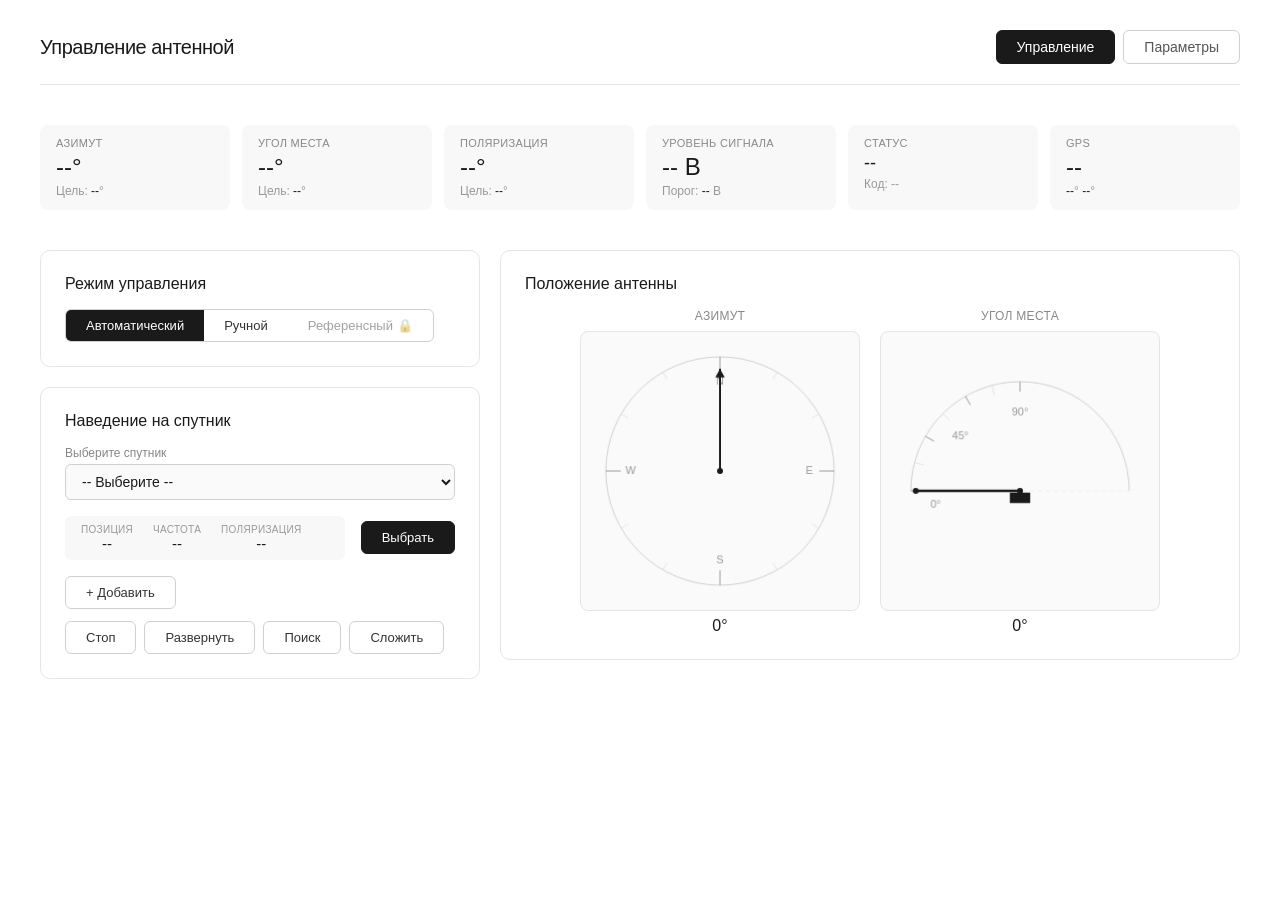
==== commit 60e40f37: "Референсное наведение Логика правильная, но не правильные подсчёты. Сохраняю чтоб не потерять" ====
--- a/templates/index.html
+++ b/templates/index.html
@@ -53,10 +53,9 @@
         </div>
     </div>
 
-    <!-- Страница Управление (две колонки) -->
+    <!-- Страница Управление -->
     <div id="page-index">
         <div class="dashboard">
-            <!-- Левая колонка: все панели управления -->
             <div class="dashboard-left">
                 <!-- Режим управления -->
                 <div class="panel">
@@ -65,7 +64,7 @@
                         <div class="mode-toggle" id="modeToggle">
                             <button class="btn active" data-mode="auto">Автоматический</button>
                             <button class="btn" data-mode="manual">Ручной</button>
-                            <button class="btn" data-mode="reference">Референсный</button>
+                            <button class="btn" id="refModeBtn" data-mode="reference" style="opacity:0.45; cursor:not-allowed;" title="Сначала выполните автонаведение">Референсный 🔒</button>
                         </div>
                     </div>
                 </div>
@@ -98,11 +97,17 @@
                         <button onclick="showAddSatellite()" class="btn btn-outline">+ Добавить</button>
                     </div>
 
+                    <!-- Статус автонаведения -->
+                    <div id="autoStatusBlock" style="margin-top:12px; display:none; padding:10px 12px; border-radius:6px; background:#fff8e1;">
+                        <div style="font-size:13px; font-weight:500; margin-bottom:4px;">Статус автонаведения:</div>
+                        <div id="autoStatusDisplay" style="font-size:14px; color:#333;">—</div>
+                    </div>
+
                     <div class="control-group mt-12">
-                        <button onclick="sendCommand('cmd,stop,')" class="btn btn-outline">Стоп</button>
-                        <button onclick="sendCommand('cmd,reset,')" class="btn btn-outline">Развернуть</button>
-                        <button onclick="sendCommand('cmd,search,')" class="btn btn-outline">Поиск</button>
-                        <button onclick="sendCommand('cmd,stow,')" class="btn btn-outline">Сложить</button>
+                        <button onclick="stopSearch()" class="btn btn-outline">Стоп</button>
+                        <button onclick="resetSession()" class="btn btn-outline">Развернуть</button>
+                        <button onclick="startSearch()" class="btn btn-outline">Поиск</button>
+                        <button onclick="stowSession()" class="btn btn-outline">Сложить</button>
                     </div>
                 </div>
 
@@ -120,56 +125,32 @@
                     </div>
 
                     <div class="control-group mt-12">
-                        <button onclick="sendCommand('cmd,stop,')" class="btn btn-outline">Стоп</button>
-                        <button onclick="sendCommand('cmd,reset,')" class="btn btn-outline">Развернуть</button>
+                        <button onclick="stopSearch()" class="btn btn-outline">Стоп</button>
+                        <button onclick="resetSession()" class="btn btn-outline">Развернуть</button>
                         <button onclick="setPosition()" class="btn btn-outline">Установить</button>
-                        <button onclick="sendCommand('cmd,stow,')" class="btn btn-outline">Сложить</button>
-                    </div>
-                </div>
-
-                <!-- РЕФЕРЕНСНЫЙ РЕЖИМ (НОВЫЙ) -->
+                        <button onclick="stowSession()" class="btn btn-outline">Сложить</button>
+                    </div>
+                </div>
+
+                <!-- РЕФЕРЕНСНЫЙ РЕЖИМ -->
                 <div class="panel hidden" id="referenceMode">
                     <div class="panel-title">Референсный режим</div>
                     
-                    <!-- Референсный спутник -->
-                    <div style="margin-bottom:16px;">
-                        <div class="satellite-select" style="margin-bottom:8px;">
-                            <label>Референсный спутник (для вычисления поправки)</label>
-                            <select id="refSatelliteSelect" onchange="selectRefSatellite()">
-                                <option value="">-- Выберите --</option>
-                            </select>
-                        </div>
-                        <div class="satellite-info" style="margin-bottom:8px;">
-                            <div class="info-item">
-                                <span class="info-label">Позиция</span>
-                                <span class="info-value" id="refSatPos">--</span>
-                            </div>
-                            <div class="info-item">
-                                <span class="info-label">Частота</span>
-                                <span class="info-value" id="refSatFreq">--</span>
-                            </div>
-                            <div class="info-item">
-                                <span class="info-label">Поляризация</span>
-                                <span class="info-value" id="refSatPol">--</span>
-                            </div>
-                        </div>
-                        <!-- Кнопка "Запомнить поправку" больше не нужна, она будет вызываться автоматически -->
-                    </div>
-
-                    <!-- Отображение поправок -->
-                    <div style="background:#f8f8f8; padding:12px; border-radius:6px; margin-bottom:16px;">
-                        <div style="font-size:14px; font-weight:500; margin-bottom:6px;">Текущие поправки</div>
-                        <div style="display:flex; gap:20px; flex-wrap:wrap;">
-                            <span><strong>ΔАЗ:</strong> <span id="deltaAz">не задана</span></span>
-                            <span><strong>ΔЭЛ:</strong> <span id="deltaEl">не задана</span></span>
-                            <span><strong>ΔПОЛ:</strong> <span id="deltaPol">не задана</span></span>
-                        </div>
-                        <button onclick="resetCorrections()" class="btn btn-outline" style="margin-top:8px;">Сбросить поправки</button>
-                    </div>
-
-                    <!-- Целевой спутник (вручную) -->
+                    <!-- Информация о поправках -->
+                    <div id="refInfoBlock" style="background:#e8f5e9; padding:12px; border-radius:6px; margin-bottom:16px; border-left:4px solid #4caf50;">
+                        <div style="font-size:13px; color:#2e7d32; margin-bottom:6px;">✓ Поправки получены от:</div>
+                        <div id="refSourceInfo" style="font-size:14px; font-weight:500; margin-bottom:8px;">—</div>
+                        <div style="display:flex; gap:20px; flex-wrap:wrap; font-size:14px;">
+                            <span><strong>ΔАЗ:</strong> <span id="deltaAz">—</span></span>
+                            <span><strong>ΔЭЛ:</strong> <span id="deltaEl">—</span></span>
+                            <span><strong>ΔПОЛ:</strong> <span id="deltaPol">—</span></span>
+                        </div>
+                        <button onclick="resetCorrections()" class="btn btn-outline" style="margin-top:8px; font-size:12px; padding:3px 10px;">Сбросить поправки</button>
+                    </div>
+
+                    <!-- Целевой спутник -->
                     <div>
-                        <label style="font-weight:500;">Целевой спутник (вручную)</label>
+                        <label style="font-weight:500;">Целевой спутник</label>
                         <div style="display:flex; gap:10px; flex-wrap:wrap; margin-top:8px; margin-bottom:8px;">
                             <div>
                                 <label>Позиция (градусы)</label>
@@ -183,15 +164,14 @@
                                 </select>
                             </div>
                         </div>
-                        <button onclick="performReferencePointing()" class="btn btn-primary">Навестись (референсный → целевой)</button>
-                    </div>
-                </div>
-                <!-- конец референсного режима -->
+                        <button onclick="pointWithCorrection()" class="btn btn-primary">Навестись с поправкой</button>
+                    </div>
+                </div>
 
             </div>
             <!-- Конец левой колонки -->
 
-            <!-- Правая колонка: визуализация -->
+            <!-- Правая колонка -->
             <div class="dashboard-right">
                 <div class="panel">
                     <div class="panel-title">Положение антенны</div>
@@ -212,7 +192,7 @@
         </div>
     </div>
 
-    <!-- Страница Параметры (без изменений) -->
+    <!-- Страница Параметры -->
     <div id="page-params" class="hidden">
         <div class="panel">
             <div class="panel-title">Параметры антенны</div>
